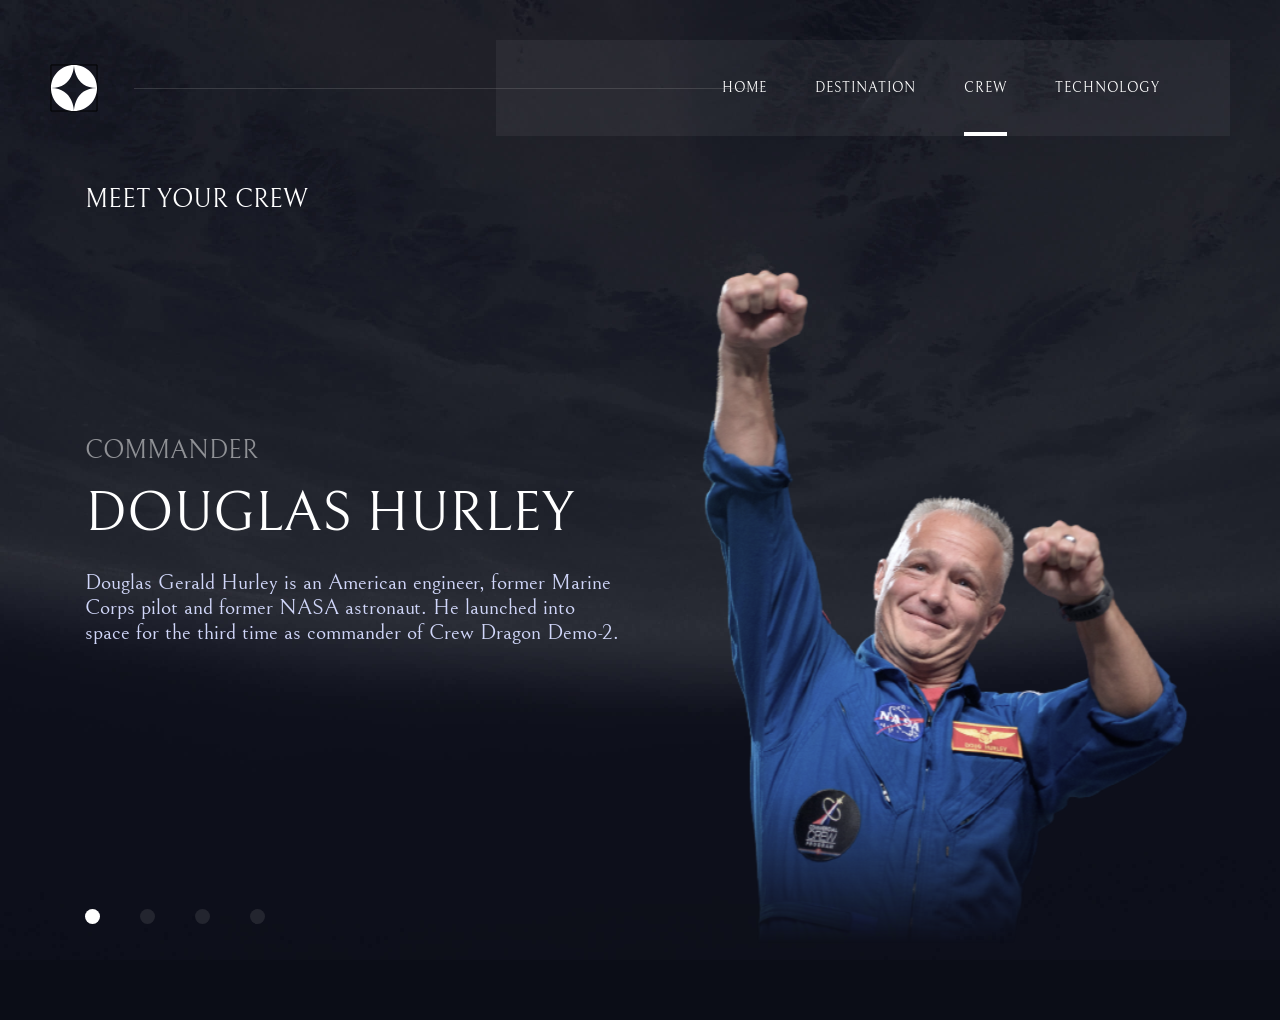
==== crew.html @ 06d0c34e "Make crew responsive" ====
<!DOCTYPE html>
<html lang="en">
<head>
  <meta charset="UTF-8">
  <meta name="viewport" content="width=device-width, initial-scale=1.0">
  <title>Space tourism</title>


  <!-- Stylesheets -->
<link rel="stylesheet" href="css/normalize.css">
<link rel="stylesheet" href="css/styles.css">
</head>
<body class="crew-page">

  <!-- HEADER -->
  <header class="site-header">
    <div class="site-header__container container">
      <a class="logo" href="index.html">
        <img class="logo__img" src="img/Logo.svg" alt="Space tourism logo" width="48" height="48">
      </a>

      <hr class="site-header__divider"></hr>

      <nav class="sitenav">
        <ul class="sitenav__list">
          <li class="sitenav__item"><a class="sitenav__link" href="index.html">HOME</a></li>
          <li class="sitenav__item"><a class="sitenav__link" href="destination.html">DESTINATION</a></li>
          <li class="sitenav__item sitenav__item--active"><a class="sitenav__link" href="crew.html">CREW</a></li>
          <li class="sitenav__item"><a class="sitenav__link" href="#">TECHNOLOGY</a></li>
        </ul>
      </nav>

    </div>
  </header>

  <!-- MAIN -->
  <main class="main-content">

    <!-- CREW -->
    <section class="crew">
      <div class="crew__container container">
        <h2 class="crew__heading">Meet your crew</h2>

        <div class="crew-tabs-panels-wrapper">

          <!-- TABS -->
          <div class="crew-tabs">
            <!-- TABS-LIST -->
            <ul class="crew-tabs__list">
              <li class="crew-tabs__item crew-tabs__item--active">
                <a class="crew-tabs__link js-crew-tab-link" href="#commander"></a>
              </li>
              <li class="crew-tabs__item">
                <a class="crew-tabs__link js-crew-tab-link" href="#mission-specialist"></a>
              </li>
              <li class="crew-tabs__item">
                <a class="crew-tabs__link js-crew-tab-link" href="#pilot"></a>
              </li>
              <li class="crew-tabs__item">
                <a class="crew-tabs__link js-crew-tab-link" href="#flight-engineer"></a>
              </li>
            </ul>
          </div>


          <!-- TABS-PANELS -->
          <div class="crew-tabpanels">

            <div class="crew-tabpanels__item crew-tabpanels__item--active" id="commander">
              <section class="crew-tab-panel">
                <div class="crew-tab-panel__content">
                  <p class="crew-tab-panel__job-name">Commander</p>
                  <h2 class="crew-tab-panel__title">Douglas Hurley</h2>
                  <p class="crew-tab-panel__text">Douglas Gerald Hurley is an American engineer, former Marine Corps pilot and former NASA astronaut. He launched into space for the third time as commander of Crew Dragon Demo-2.</p>
                </div>

                <img class="crew-tab-panel__img" src="img/commander.svg" alt="Commander" width="540" height="734">
              </section>
            </div>

            <div class="crew-tabpanels__item" id="mission-specialist">
              <section class="crew-tab-panel">
                <div class="crew-tab-panel__content">
                  <p class="crew-tab-panel__job-name">Mission Specialist</p>
                  <h2 class="crew-tab-panel__title">MARK SHUTTLEWORTH</h2>
                  <p class="crew-tab-panel__text">Mark Richard Shuttleworth is the founder and CEO of Canonical, the company behind the Linux-based Ubuntu operating system. Shuttleworth became the first South African to travel to space as a space tourist.</p>
                </div>

                <img class="crew-tab-panel__img" src="img/mission-specialist.svg" alt="Mission Specialist" width="540" height="734">
              </section>
            </div>

            <div class="crew-tabpanels__item" id="pilot">
              <section class="crew-tab-panel">
                <div class="crew-tab-panel__content">
                  <p class="crew-tab-panel__job-name">Pilot</p>
                  <h2 class="crew-tab-panel__title">Victor Glover</h2>
                  <p class="crew-tab-panel__text">Pilot on the first operational flight of the SpaceX Crew Dragon to the International Space Station. Glover is a commander in the U.S. Navy where he pilots an F/A-18.He was a crew member of Expedition 64, and served as a station systems flight engineer. </p>
                </div>

                <img class="crew-tab-panel__img" src="img/pilot.svg" alt="Pilot" width="540" height="734">
              </section>
            </div>

            <div class="crew-tabpanels__item" id="flight-engineer">
              <section class="crew-tab-panel">
                <div class="crew-tab-panel__content">
                  <p class="crew-tab-panel__job-name">Flight Engineer</p>
                  <h2 class="crew-tab-panel__title">Anousheh Ansari</h2>
                  <p class="crew-tab-panel__text">Anousheh Ansari is an Iranian American engineer and co-founder of Prodea Systems. Ansari was the fourth self-funded space tourist, the first self-funded woman to fly to the ISS, and the first Iranian in space. </p>
                </div>

                <img class="crew-tab-panel__img" src="img/flight-engineer.svg" alt="Flight Engineer" width="540" height="734">
              </section>
            </div>

          </div>

        </div>

      </div>
    </section>

  </main>


  <script src="js/main.js"></script>
</body>
</html>
---- css/styles.css ----
:root {
  --balck: #0b0d17;
  --blue: #d0d6f9;
  --line-divider: rgba(151, 151, 151, 0.25);
}


/* FONT-FACE */
@font-face {
  font-family: "Bellefair";
  src: url("../fonts/Bellefair-Regular.woff2") format("woff2"),
    url("../fonts/Bellefair-Regular.woff") format("woff");
  font-weight: normal;
  font-style: normal;
  font-display: swap;
}


/* GLOBAL */
html {
box-sizing: border-box;
height: 100%;
scroll-behavior: smooth;
}

*,
*::before,
*::after {
  box-sizing: inherit;
}

body {
display: flex;
flex-direction: column;
height: 100%;
padding: 0;
margin: 0;
font-family: "Bellefair", "Arial", sans-serif;
font-size: 18px;
line-height: normal;
font-weight: normal;
letter-spacing: 0;
background-color: var(--balck);
color: #fff;
}

.home-page {
background-image: url(../img/Home-bg.svg);
background-repeat: no-repeat;
background-size: cover;
}

img {
max-width: 100%;
height: auto;
}


/* AUTOFILL-STYLES */
/* input:-webkit-autofill,
input:-webkit-autofill:hover,
input:-webkit-autofill:focus,
textarea:-webkit-autofill,
textarea:-webkit-autofill:hover,
textarea:-webkit-autofill:focus,
select:-webkit-autofill,
select:-webkit-autofill:hover,
select:-webkit-autofill:focus {
  border-color: transparent;
  -webkit-text-fill-color: inherit;
  -webkit-box-shadow: 0 0 0px 1000px #fff inset;
} */


/* PLACEHOLDER-STYLES */
/* ::-webkit-input-placeholder,
::-moz-placeholder,
:-ms-input-placeholder,
:-moz-placeholder {
  color: rgba(52, 49, 61, 0.5);
  opacity: 1;
} */


/* VISUALLY-HIDDEN */
.visually-hidden {
  position: absolute;
  width: 1px;
  height: 1px;
  margin: -1px;
  border: 0;
  padding: 0;
  white-space: nowrap;
  clip-path: inset(100%);
  clip: rect(0 0 0 0);
  overflow: hidden;
}


/* CONTAINER */
.container {
width: 100%;
max-width: 1540px;
padding-left: 50px;
padding-right: 50px;
margin-left: auto;
margin-right: auto;
}


/* LOGO */
.logo {
  display: block;
  width: 48px;
  height: 48px;
}

.logo:hover {
  opacity: 0.8;
}

.logo:active {
  opacity: 0.6;
}

.logo__img {
  width: 48px;
  height: 48px;
  object-fit: contain;
}


/* BUTTON */
.button  {
  width: 272px;
  height: 272px;
  font-size: 32px;
  font-weight: normal;
  color: var(--balck);
  border-radius: 50%;
  border: 0;
  text-transform: uppercase;
  cursor: pointer;
  transition: transform 0.4s ease,
  box-shadow 0.4s ease,
  color 0.4s ease;
}

.button:hover  {
  box-shadow: 0px 0px 0px 90px rgba(250, 250, 250, 0.1); /* Gorizontal | Vertikal | Blur | Spread | Rang */
  color:  rgba(11, 13, 23, 0.6);
}

.button:active  {
  transform: scale(0.8);
}

/* SITENAV */
.sitenav {
  display: flex;
  justify-content: end;
  width: 734px;
  padding-right: 70px;
  padding-left: 150px;
  background-color: rgba(255, 255, 255, 0.05);
}

.sitenav__list {
  display: flex;
  padding: 0;
  margin: 0;
  list-style: none;
}

.sitenav__item {
  padding-top: 36px;
  padding-bottom: 36px;
}

.sitenav__item:not(:last-child) {
  margin-right: 48px;
}

.sitenav__link {
  padding-bottom: 36px;
  margin: 0;
  text-decoration: none;
  color: rgb(255, 255, 255);
  font-size: 14px;
  line-height: 24px;
  letter-spacing: 1px;
  font-weight: 100;
  border-bottom: 4px solid transparent;
}

.sitenav__link:hover {
  border-bottom: 4px solid rgba(255, 255, 255, 0.5);
}

.sitenav__item--active .sitenav__link {
  border-color: rgba(255, 255, 255, 1);
}

/* HEADER */
.site-header {
  padding-top: 40px;
}

.site-header__container {
  position: relative;
  display: flex;
  justify-content: space-between;
  align-items: center;
}

.site-header__divider {
  position: absolute;
  left: 134px;
  bottom: 47px;
  display: flex;
  width: 630px;
  height: 1px;
  padding: 0;
  margin: 0;
  background-color: var(--line-divider);
  border: 0;
}


/* MAIN-CONTENT */
.main-content {
  flex-grow: 1;
}


/* HOME */
.home {
  padding-top: 400px;
  padding-bottom: 126px;
}

.home__container {
  display: flex;
  max-width: 1150px;
  justify-content: space-between;
  align-items: center;
}

.home__content {
  display: flex;
  width: 540px;
  flex-direction: column;
}

.home__description {
  margin-bottom: 24px;
  font-size: 24px;
  color: var(--blue);
  text-transform: uppercase;
}

.home__heading {
  padding: 0;
  margin-top: 0;
  margin-bottom: 54px;
  font-size: 144px;
  font-weight: normal;
  text-transform: uppercase;
}

.home__text {
  padding: 0;
  margin: 0;
  font-size: 22px;
  line-height: 30px;
  color: var(--blue);
}


/* DESTINATION */
.destination-page {
  background-image: url(../img/destination-bg.jpg);
  background-repeat: no-repeat;
  background-size: cover;
}

.destination {
  padding-top: 48px;
  padding-bottom: 48px;
}

.destination__container {
  max-width: 1210px;
}

.destination__heading {
  margin-top: 0;
  margin-bottom: 24px;
  font-size: 26px;
  line-height: normal;
  text-transform: uppercase;
  font-weight: normal;
}


/* TABS */
.tabs-panels-wrapper {
  position: relative;
  padding-top: 90px;
  padding-bottom: 90px;
}

.tabs {
  position: absolute;
  top: 86px;
  right: 150px;
}

.tabs__list {
  display: flex;
  list-style: none;
  padding: 0;
  margin: 0;
}

.tabs__item {
  padding-bottom: 10px;
}

.tabs__item:not(:last-child) {
  margin-right: 32px;
}

.tabs__link {
  padding-bottom: 10px;
  margin: 0;
  text-decoration: none;
  color: var(--blue);
  text-transform: uppercase;
  font-size: 14px;
  line-height: 24px;
  letter-spacing: 1px;
  font-weight: 100;
  border-bottom: 4px solid transparent;
}

.tabs__link:hover {
  border-bottom: 4px solid var(--blue);
}

.tabs__item--active .tabs__link {
  border-color: #fff;
}


/* TAB-PANELS */
.tabpanels__item {
  display: none;
}

.tabpanels__item--active {
  display: block;
}

.destination-tab-panel {
  display: flex;
  justify-content: space-between;
}

.destination-tab-panel__img {
  width: 480px;
  height: 480px;
  margin-right: 32px;
  object-fit: contain;
}

.destination-tab-panel__content {
  width: 445px;
  display: flex;
  flex-direction: column;
  justify-content: flex-end;
}

.destination-tab-panel__title {
  margin-top: 0;
  margin-bottom: 16px;
  font-size: 114px;
  line-height: normal;
  text-transform: uppercase;
  letter-spacing: 0px;
  font-weight: normal;
}

.destination-tab-panel__text {
  padding-top: 0;
  padding-bottom: 40px;
  margin-top: 0;
  margin-bottom: 40px;
  border-bottom: 1px solid var(--line-divider);
  font-size: 22px;
  line-height: normal;
  color: var(--blue);
  font-weight: normal;
}

.stat {
  display: flex;
  width: 100%;
}

.stat__item {
  width: 100%;
  padding: 0;
  margin: 0;
}

.stat__item:not(:last-child) {
  margin-right: 24px;
}

.stat__dt {
  margin-bottom: 12px;
  font-size: 14px;
  line-height: normal;
  color: var(--blue);
  text-transform: uppercase;
  font-weight: normal;
}

.stat__dd {
  margin-left: 0;
  font-size: 28px;
  line-height: normal;
  letter-spacing: 0;
  text-transform: uppercase;
  color: #fff;
  font-weight: normal;
}


/* CREW */
.crew-page {
  background-image: url(../img/crew-bg.jpg);
  background-repeat: no-repeat;
  background-size: cover;
}

.crew {
  padding-top: 48px;
  padding-bottom: 48px;
}

.crew__container {
  width: 100%;
  max-width: 1210px;
}

.crew__heading {
  margin-top: 0;
  margin-bottom: 24px;
  font-size: 26px;
  line-height: normal;
  text-transform: uppercase;
  font-weight: normal;
}


/* CREW-TABS */
.crew-tabs-panels-wrapper {
  position: relative;
}

.crew-tabs {
  position: absolute;
  left: 0;
  bottom: 48px;
}

.crew-tabs__list {
  display: flex;
  padding: 0;
  margin: 0;
  list-style: none;
}

.crew-tabs__item {
  display: flex;
  width: 15px;
  height: 15px;
  background-color: rgba(151, 151, 151, 0.17);
  border-radius: 50%;
}

.crew-tabs__item:not(:last-child) {
  margin-right: 40px;
}

.crew-tabs__link {
  display: flex;
  width: 15px;
  height: 15px;
  border-radius: 50%;
  cursor: pointer;
}

.crew-tabs__link:hover {
  background-color: rgba(151, 151, 151, 0.6);
}

.crew-tabs__item--active  .crew-tabs__link{
  background-color: #fff;
}

/* CREW-TAB-PANELS */
.crew-tabpanels {
}

.crew-tabpanels__item {
  display: none;
  justify-content: space-between;
}

.crew-tabpanels__item--active {
  display: block;
}

.crew-tab-panel {
  display: flex;
  justify-content: space-between;
}

.crew-tab-panel__img {
  width: 540px;
  height: 734px;
}

.crew-tab-panel__content {
  width: 540px;
  padding-top: 197px;
  padding-bottom: 197px;
}


.crew-tab-panel__job-name {
  margin-top: 0;
  margin-bottom: 16px;
  font-size: 26px;
  line-height: normal;
  text-transform: uppercase;
  font-weight: normal;
  color: rgb(255, 255, 255, 0.5);
}

.crew-tab-panel__title {
  padding: 0;
  margin-top: 0;
  margin-bottom: 24px;
  font-size: 56px;
  text-transform: uppercase;
  line-height: normal;
  font-weight: normal;
}

.crew-tab-panel__text {
  padding: 0;
  margin: 0;
  font-size: 22px;
  line-height: normal;
  letter-spacing: 0;
  color: var(--blue);
  font-weight: normal;
}


/* RETINA */
@media
only screen and (-webkit-min-device-pixel-ratio: 2),
only screen and (   min--moz-device-pixel-ratio: 2),
only screen and (     -o-min-device-pixel-ratio: 2/1),
only screen and (        min-device-pixel-ratio: 2),
only screen and (                min-resolution: 192dpi),
only screen and (                min-resolution: 2dppx) {
}
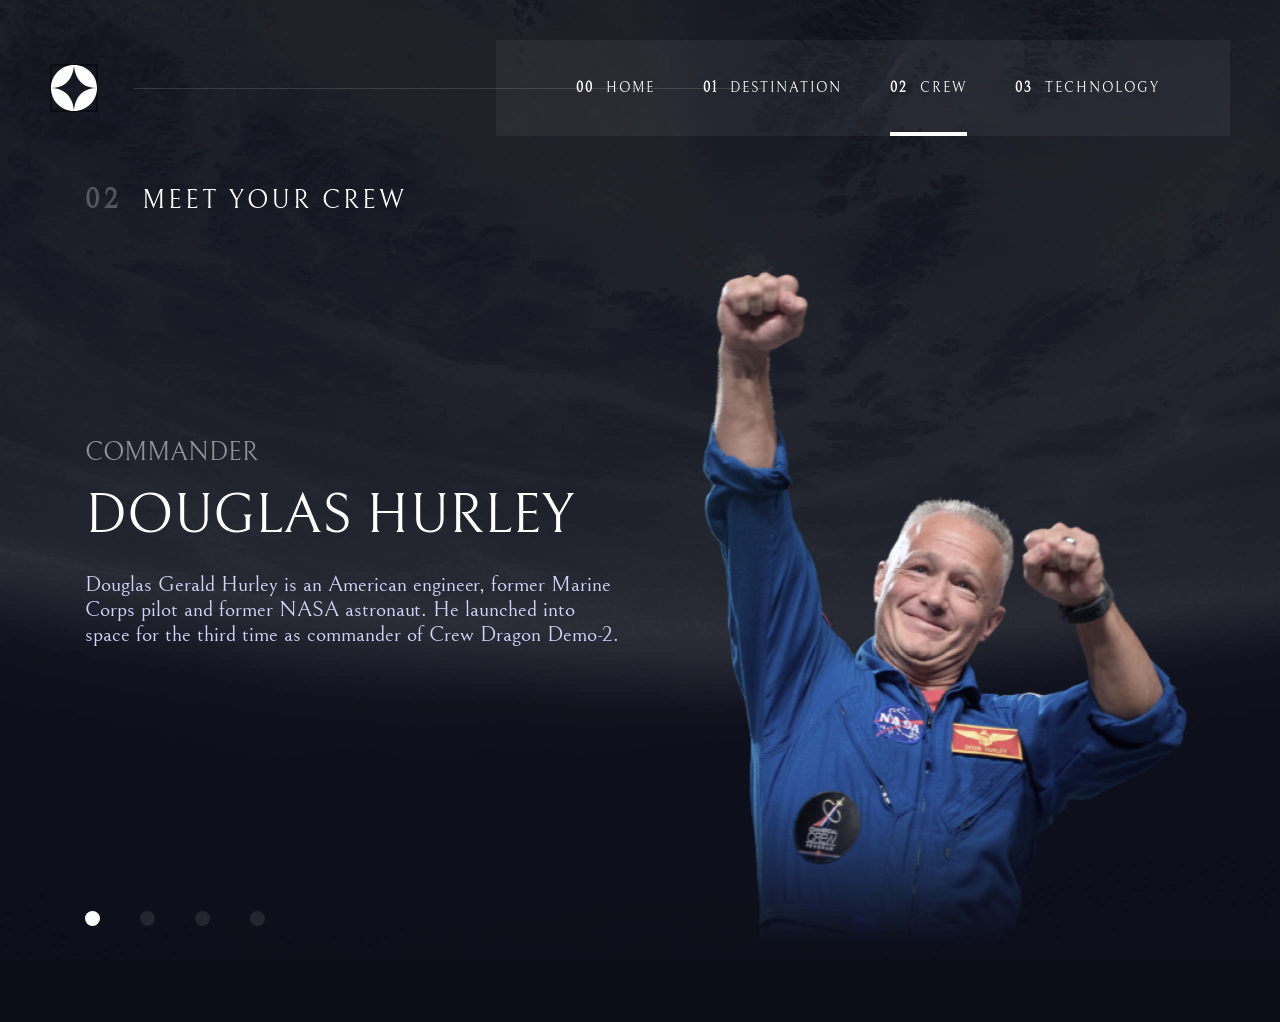
==== commit 7bf5b459: "Add some changes" ====
--- a/crew.html
+++ b/crew.html
@@ -22,12 +22,32 @@
       <hr class="site-header__divider"></hr>
 
       <nav class="sitenav">
-        <ul class="sitenav__list">
-          <li class="sitenav__item"><a class="sitenav__link" href="index.html">HOME</a></li>
-          <li class="sitenav__item"><a class="sitenav__link" href="destination.html">DESTINATION</a></li>
-          <li class="sitenav__item sitenav__item--active"><a class="sitenav__link" href="crew.html">CREW</a></li>
-          <li class="sitenav__item"><a class="sitenav__link" href="#">TECHNOLOGY</a></li>
-        </ul>
+        <ol class="sitenav__list">
+          <li class="sitenav__item">
+            <a class="sitenav__link" href="index.html">
+              <span class="sitenav__number">00</span>
+              Home
+            </a>
+          </li>
+          <li class="sitenav__item">
+            <a class="sitenav__link" href="destination.html">
+              <span class="sitenav__number">01</span>
+              Destination
+            </a>
+          </li>
+          <li class="sitenav__item sitenav__item--active">
+            <a class="sitenav__link" href="crew.html">
+              <span class="sitenav__number">02</span>
+              Crew
+            </a>
+          </li>
+          <li class="sitenav__item">
+            <a class="sitenav__link" href="technology.html">
+              <span class="sitenav__number">03</span>
+              Technology
+            </a>
+          </li>
+        </ol>
       </nav>
 
     </div>
@@ -39,7 +59,7 @@
     <!-- CREW -->
     <section class="crew">
       <div class="crew__container container">
-        <h2 class="crew__heading">Meet your crew</h2>
+        <h2 class="crew__heading"><span class="order-number">02</span> Meet your crew</h2>
 
         <div class="crew-tabs-panels-wrapper">
 
--- a/css/styles.css
+++ b/css/styles.css
@@ -173,6 +173,7 @@
 }
 
 .sitenav__item {
+  position: relative;
   padding-top: 36px;
   padding-bottom: 36px;
 }
@@ -182,10 +183,194 @@
 }
 
 .sitenav__link {
-  padding-bottom: 36px;
+  display: flex;
   margin: 0;
   text-decoration: none;
+  text-transform: uppercase;
   color: rgb(255, 255, 255);
+  font-size: 14px;
+  line-height: 24px;
+  letter-spacing: 2px;
+  font-weight: 100;
+}
+
+.sitenav__link::after {
+  position: absolute;
+  display: none;
+  bottom: 0;
+  width: 100%;
+  height: 4px;
+  background-color: rgba(255, 255, 255, 1);
+  content: "";
+}
+
+.sitenav__link:hover::after {
+  display: block;
+  background-color: rgba(255, 255, 255, 0.5);
+}
+
+
+.sitenav__item--active .sitenav__link::after {
+  display: block;
+  background-color: rgba(255, 255, 255, 1);
+}
+
+.sitenav__number {
+  margin-right: 12px;
+  font-weight: bold;
+  font-size: 14px;
+  line-height: 24px;
+  letter-spacing: 2px;
+}
+
+/* ORDER-NUMBER */
+.order-number {
+  margin-right: 10px;
+  font-size: 28px;
+  font-weight: bold;
+  line-height: normal;
+  letter-spacing: 5px;
+  color: rgba(255, 255, 255, 0.25);
+}
+
+
+/* HEADER */
+.site-header {
+  padding-top: 40px;
+}
+
+.site-header__container {
+  position: relative;
+  display: flex;
+  justify-content: space-between;
+  align-items: center;
+}
+
+.site-header__divider {
+  position: absolute;
+  left: 134px;
+  bottom: 47px;
+  display: flex;
+  width: 630px;
+  height: 1px;
+  padding: 0;
+  margin: 0;
+  background-color: var(--line-divider);
+  border: 0;
+}
+
+
+/* MAIN-CONTENT */
+.main-content {
+  flex-grow: 1;
+}
+
+
+/* HOME */
+.home {
+  padding-top: 300px;
+  padding-bottom: 126px;
+}
+
+.home__container {
+  display: flex;
+  max-width: 1150px;
+  justify-content: space-between;
+  align-items: center;
+}
+
+.home__content {
+  display: flex;
+  width: 540px;
+  flex-direction: column;
+}
+
+.home__description {
+  margin-bottom: 24px;
+  font-size: 24px;
+  color: var(--blue);
+  text-transform: uppercase;
+}
+
+.home__heading {
+  padding: 0;
+  margin-top: 0;
+  margin-bottom: 54px;
+  font-size: 144px;
+  font-weight: normal;
+  text-transform: uppercase;
+}
+
+.home__text {
+  padding: 0;
+  margin: 0;
+  font-size: 22px;
+  line-height: 30px;
+  color: var(--blue);
+}
+
+
+/* DESTINATION */
+.destination-page {
+  background-image: url(../img/destination-bg.jpg);
+  background-repeat: no-repeat;
+  background-size: cover;
+}
+
+.destination {
+  padding-top: 48px;
+  padding-bottom: 40px;
+}
+
+.destination__container {
+  max-width: 1210px;
+}
+
+.destination__heading {
+  margin-top: 0;
+  margin-bottom: 24px;
+  font-size: 26px;
+  line-height: normal;
+  text-transform: uppercase;
+  font-weight: normal;
+  letter-spacing: 3px;
+}
+
+
+/* TABS */
+.tabs-panels-wrapper {
+  position: relative;
+  padding-top: 130px;
+  padding-bottom: 90px;
+}
+
+.tabs {
+  position: absolute;
+  top: 134px;
+  right: 150px;
+}
+
+.tabs__list {
+  display: flex;
+  list-style: none;
+  padding: 0;
+  margin: 0;
+}
+
+.tabs__item {
+  padding-bottom: 10px;
+}
+
+.tabs__item:not(:last-child) {
+  margin-right: 32px;
+}
+
+.tabs__link {
+  padding-bottom: 10px;
+  margin: 0;
+  text-decoration: none;
+  color: var(--blue);
+  text-transform: uppercase;
   font-size: 14px;
   line-height: 24px;
   letter-spacing: 1px;
@@ -193,157 +378,6 @@
   border-bottom: 4px solid transparent;
 }
 
-.sitenav__link:hover {
-  border-bottom: 4px solid rgba(255, 255, 255, 0.5);
-}
-
-.sitenav__item--active .sitenav__link {
-  border-color: rgba(255, 255, 255, 1);
-}
-
-/* HEADER */
-.site-header {
-  padding-top: 40px;
-}
-
-.site-header__container {
-  position: relative;
-  display: flex;
-  justify-content: space-between;
-  align-items: center;
-}
-
-.site-header__divider {
-  position: absolute;
-  left: 134px;
-  bottom: 47px;
-  display: flex;
-  width: 630px;
-  height: 1px;
-  padding: 0;
-  margin: 0;
-  background-color: var(--line-divider);
-  border: 0;
-}
-
-
-/* MAIN-CONTENT */
-.main-content {
-  flex-grow: 1;
-}
-
-
-/* HOME */
-.home {
-  padding-top: 400px;
-  padding-bottom: 126px;
-}
-
-.home__container {
-  display: flex;
-  max-width: 1150px;
-  justify-content: space-between;
-  align-items: center;
-}
-
-.home__content {
-  display: flex;
-  width: 540px;
-  flex-direction: column;
-}
-
-.home__description {
-  margin-bottom: 24px;
-  font-size: 24px;
-  color: var(--blue);
-  text-transform: uppercase;
-}
-
-.home__heading {
-  padding: 0;
-  margin-top: 0;
-  margin-bottom: 54px;
-  font-size: 144px;
-  font-weight: normal;
-  text-transform: uppercase;
-}
-
-.home__text {
-  padding: 0;
-  margin: 0;
-  font-size: 22px;
-  line-height: 30px;
-  color: var(--blue);
-}
-
-
-/* DESTINATION */
-.destination-page {
-  background-image: url(../img/destination-bg.jpg);
-  background-repeat: no-repeat;
-  background-size: cover;
-}
-
-.destination {
-  padding-top: 48px;
-  padding-bottom: 48px;
-}
-
-.destination__container {
-  max-width: 1210px;
-}
-
-.destination__heading {
-  margin-top: 0;
-  margin-bottom: 24px;
-  font-size: 26px;
-  line-height: normal;
-  text-transform: uppercase;
-  font-weight: normal;
-}
-
-
-/* TABS */
-.tabs-panels-wrapper {
-  position: relative;
-  padding-top: 90px;
-  padding-bottom: 90px;
-}
-
-.tabs {
-  position: absolute;
-  top: 86px;
-  right: 150px;
-}
-
-.tabs__list {
-  display: flex;
-  list-style: none;
-  padding: 0;
-  margin: 0;
-}
-
-.tabs__item {
-  padding-bottom: 10px;
-}
-
-.tabs__item:not(:last-child) {
-  margin-right: 32px;
-}
-
-.tabs__link {
-  padding-bottom: 10px;
-  margin: 0;
-  text-decoration: none;
-  color: var(--blue);
-  text-transform: uppercase;
-  font-size: 14px;
-  line-height: 24px;
-  letter-spacing: 1px;
-  font-weight: 100;
-  border-bottom: 4px solid transparent;
-}
-
 .tabs__link:hover {
   border-bottom: 4px solid var(--blue);
 }
@@ -462,6 +496,7 @@
   line-height: normal;
   text-transform: uppercase;
   font-weight: normal;
+  letter-spacing: 3px;
 }
 
 
@@ -511,10 +546,8 @@
   background-color: #fff;
 }
 
+
 /* CREW-TAB-PANELS */
-.crew-tabpanels {
-}
-
 .crew-tabpanels__item {
   display: none;
   justify-content: space-between;
@@ -540,7 +573,6 @@
   padding-bottom: 197px;
 }
 
-
 .crew-tab-panel__job-name {
   margin-top: 0;
   margin-bottom: 16px;
@@ -571,6 +603,150 @@
   font-weight: normal;
 }
 
+
+/* TECHNLOGY */
+.technology-page {
+  background-image: url(../img/technology-bg.jpg);
+  background-repeat: no-repeat;
+  background-size: cover;
+}
+
+.technology {
+  padding-top: 48px;
+  padding-bottom: 40px;
+}
+
+.technology__container {
+  width: 100%;
+  max-width: 1210px;
+}
+
+.technology__heading {
+  margin-top: 0;
+  margin-bottom: 24px;
+  font-size: 26px;
+  line-height: normal;
+  text-transform: uppercase;
+  font-weight: normal;
+  letter-spacing: 3px;
+}
+
+
+/* TECHNOLOGY-TABS */
+.technology-tabs-panels-wrapper {
+  position: relative;
+  display: flex;
+  padding-top: 67px;
+  padding-bottom: 67px;
+}
+
+.technology-tabs {
+  position: absolute;
+  z-index: 500;
+  display: flex;
+  left: 0;
+  bottom: 210px;
+}
+
+.technology-tabs__list {
+  padding: 0;
+  margin: 0;
+  list-style: none;
+}
+
+.technology-tabs__item {
+  display: flex;
+  align-items: center;
+  justify-content: center;
+  width: 100%;
+  width: 80px;
+  height: 80px;
+  border-radius: 50%;
+  border: 1px solid var(--line-divider);
+}
+
+.technology-tabs__item:not(:last-child) {
+  margin-bottom: 32px;
+}
+
+.technology-tabs__link {
+  display: flex;
+  align-items: center;
+  justify-content: center;
+  width: 100%;
+  height: 100%;
+  font-size: 28px;
+  line-height: normal;
+  font-weight: normal;
+  text-decoration: none;
+  color: #fff;
+  border-radius: 50%;
+  border: 1px solid transparent;
+}
+
+.technology-tabs__link:hover {
+  border-color: #fff;
+}
+
+.technology-tabs__item--active .technology-tabs__link {
+  background-color: #fff;
+  color: var(--balck);
+}
+
+
+/* TECHNOLOGY-TAB-PANEL */
+.technology-tabpanels__item {
+  display: none;
+}
+
+.technology-tabpanels__item--active {
+  display: block;
+}
+
+.technology-tab-panel {
+  display: flex;
+  align-items: center;
+  padding-left: 144px;
+}
+
+.technology-tab-panel__content {
+  max-width: 491px;
+  margin-right: 32px;
+}
+
+.technology-tab-panel__terminology {
+  margin-top: 0;
+  margin-bottom: 16px;
+  font-size: 26px;
+  line-height: normal;
+  text-transform: uppercase;
+  font-weight: normal;
+  color: rgb(255, 255, 255, 0.5);
+}
+
+.technology-tab-panel__title {
+  padding: 0;
+  margin-top: 0;
+  margin-bottom: 24px;
+  font-size: 56px;
+  text-transform: uppercase;
+  line-height: normal;
+  font-weight: normal;
+}
+
+.technology-tab-panel__text {
+  padding: 0;
+  margin: 0;
+  font-size: 22px;
+  line-height: normal;
+  letter-spacing: 0;
+  color: var(--blue);
+  font-weight: normal;
+}
+
+.technology-tab-panel__img {
+  margin-right: -150px;
+}
 
 /* RETINA */
 @media
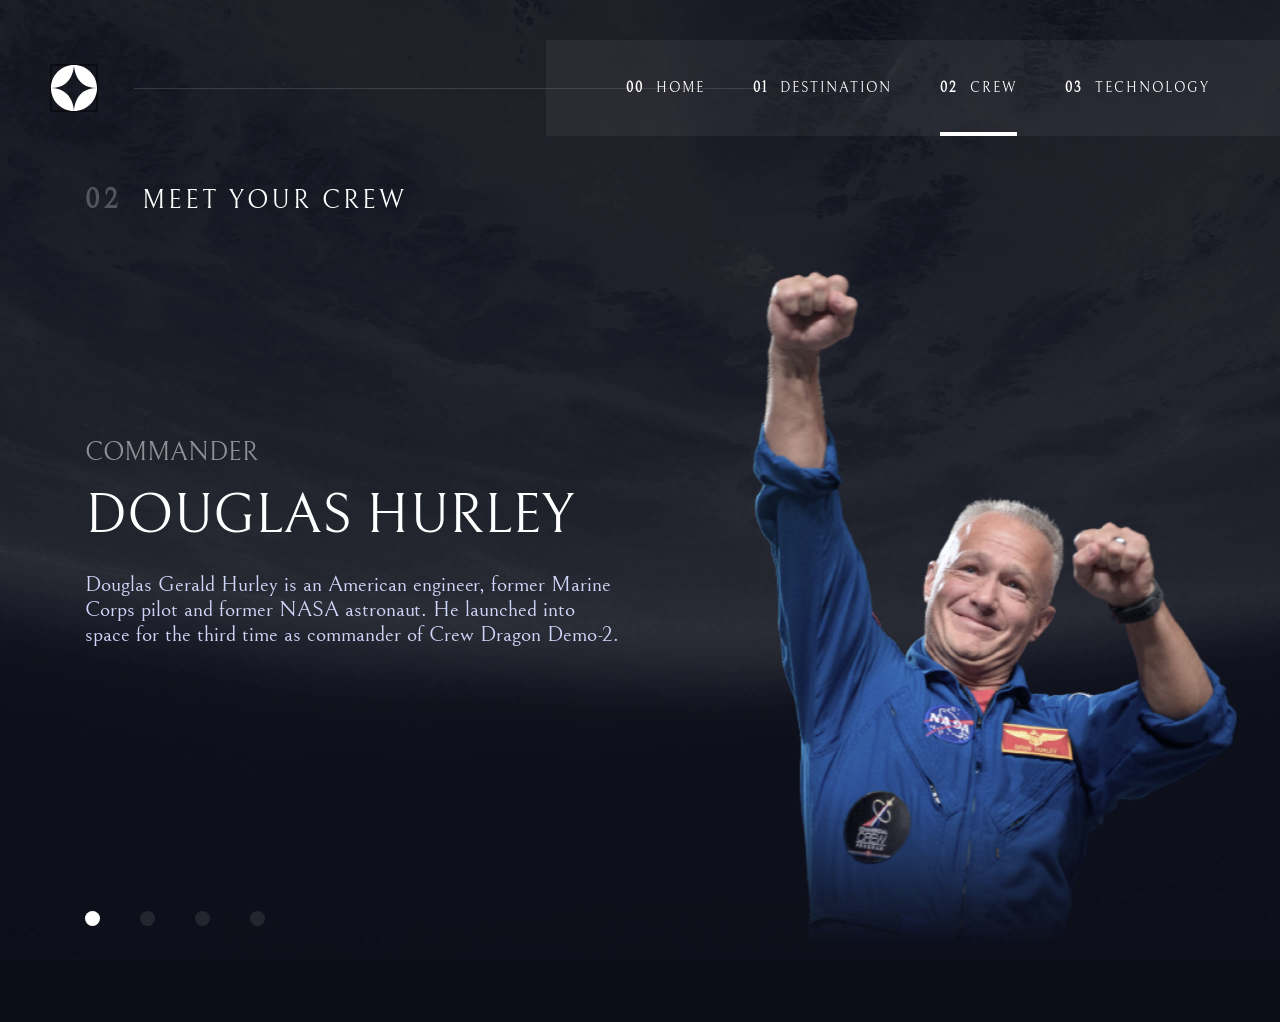
==== commit f061391e: "Make home responsive" ====
--- a/crew.html
+++ b/crew.html
@@ -35,7 +35,7 @@
               Destination
             </a>
           </li>
-          <li class="sitenav__item sitenav__item--active">
+          <li class="sitenav__item">
             <a class="sitenav__link" href="crew.html">
               <span class="sitenav__number">02</span>
               Crew
--- a/css/styles.css
+++ b/css/styles.css
@@ -102,7 +102,7 @@
 width: 100%;
 max-width: 1540px;
 padding-left: 50px;
-padding-right: 50px;
+padding-right: 0;
 margin-left: auto;
 margin-right: auto;
 }
@@ -756,4 +756,133 @@
 only screen and (        min-device-pixel-ratio: 2),
 only screen and (                min-resolution: 192dpi),
 only screen and (                min-resolution: 2dppx) {
+}
+
+/* HOME */
+@media only screen and (max-width: 1400px) {
+
+  .button {
+    margin-right: 90px;
+  }
+}
+
+
+@media only screen and (max-width: 1100px) {
+  .home-page {
+    background-image: url(../img/Tablet-Home-bg.svg);
+  }
+
+
+  .home {
+  padding-top: 150px;
+  padding-bottom: 126px;
+  }
+
+  .home__container {
+    display: flex;
+    flex-direction: column;
+    justify-content: center;
+    align-items: center;
+    text-align: center;
+  }
+
+  .button {
+    margin-top: 100px;
+    margin-right: 0;
+  }
+}
+
+
+@media only screen and (max-width: 900px) {
+  .sitenav {
+    display: none;
+  }
+}
+
+
+@media only screen and (max-width: 780px) {
+  .site-header {
+    display: none;
+  }
+
+  .home {
+    padding-top: 256px;
+    padding-bottom: 60px;
+  }
+
+  .home__container {
+    padding-left: 0;
+  }
+
+  .home__content {
+    display: flex;
+    align-items: center;
+    margin-left: auto;
+    margin-right: auto;
+  }
+
+  .home__description {
+    font-size: 24px;
+  }
+
+  .home__heading {
+    font-size: 130px;
+    margin-bottom: 30px;
+  }
+
+  .button {
+    width: 144px;
+    height: 144px;
+    font-size: 26px;
+  }
+
+}
+
+@media only screen and (max-width: 650px) {
+
+  .home__content {
+    max-width: 340px;
+  }
+
+  .home__description {
+    font-size: 18px;
+  }
+
+  .home__heading {
+    font-size: 100px;
+    margin-bottom: 30px;
+  }
+
+  .button {
+    width: 144px;
+    height: 144px;
+    font-size: 26px;
+  }
+}
+
+
+@media only screen and (max-width: 420px) {
+  .home__content {
+    max-width: 200px;
+  }
+
+  .home__description {
+    font-size: 14px;
+  }
+
+  .home__heading {
+    font-size: 60px;
+    margin-bottom: 30px;
+  }
+
+  .home__text {
+    font-size: 14px;
+    margin-bottom: 30px;
+  }
+
+  .button {
+    width: 100px;
+    height: 100px;
+    font-size: 16px;
+  }
 }
